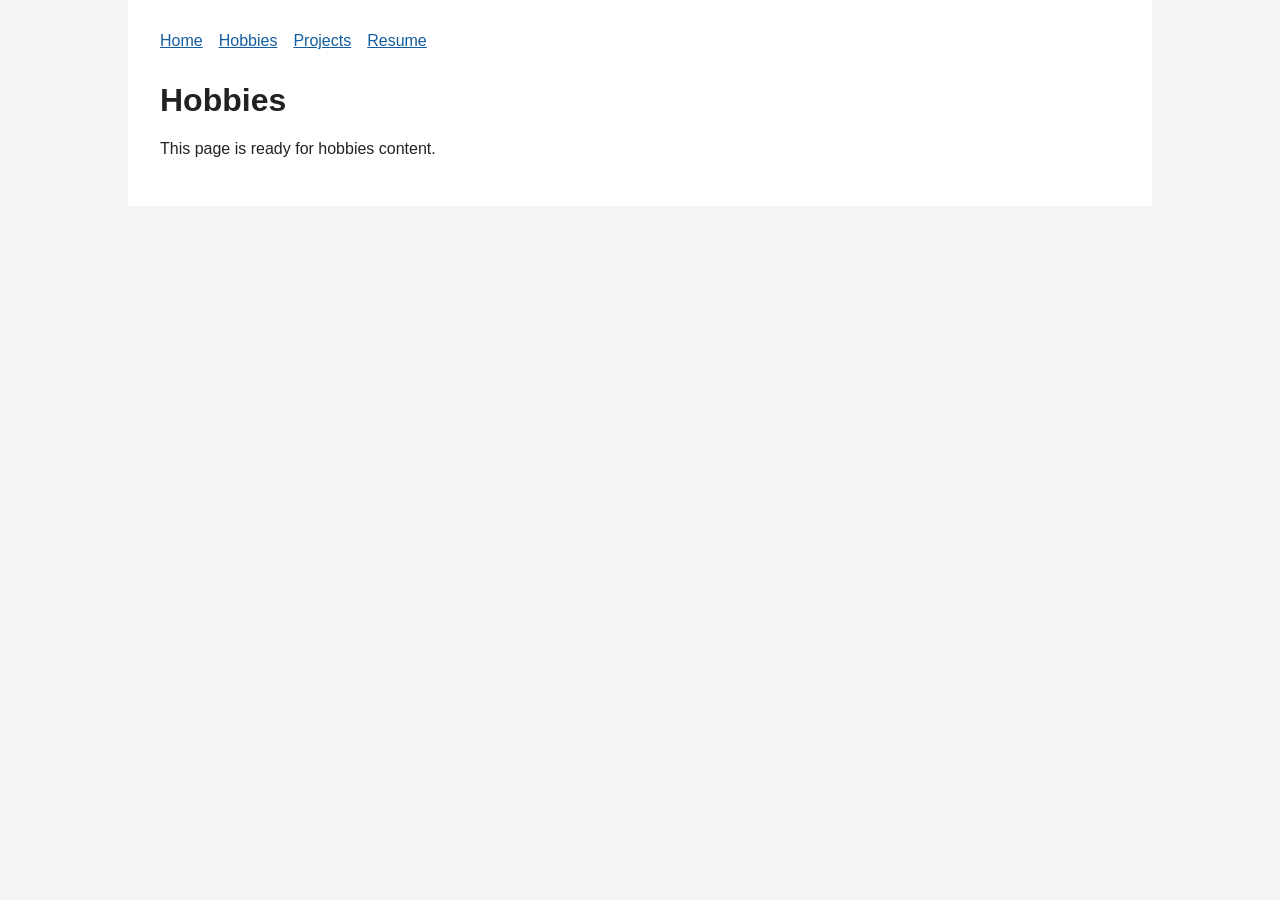
==== views/hobbies.html @ 29f31000 "stucture" ====
<!doctype html>
<html lang="en">
<head>
  <meta charset="utf-8">
  <meta name="viewport" content="width=device-width, initial-scale=1">
  <title>Hobbies</title>
  <link rel="stylesheet" href="../resources/css/styles.css">
</head>
<body>
  <header>
    <nav aria-label="Main navigation">
      <a href="home.html">Home</a>
      <a href="hobbies.html">Hobbies</a>
      <a href="projects.html">Projects</a>
      <a href="resume.html">Resume</a>
    </nav>
  </header>
  <main>
    <h1>Hobbies</h1>
    <p>This page is ready for hobbies content.</p>
  </main>
</body>
</html>
---- resources/css/styles.css ----
:root {
  font-family: Arial, sans-serif;
  color: #222;
  background: #f5f5f5;
}

body {
  max-width: 960px;
  margin: 0 auto;
  padding: 2rem;
  background: #fff;
}

nav {
  display: flex;
  gap: 1rem;
  margin-bottom: 2rem;
}

a {
  color: #145da0;
}
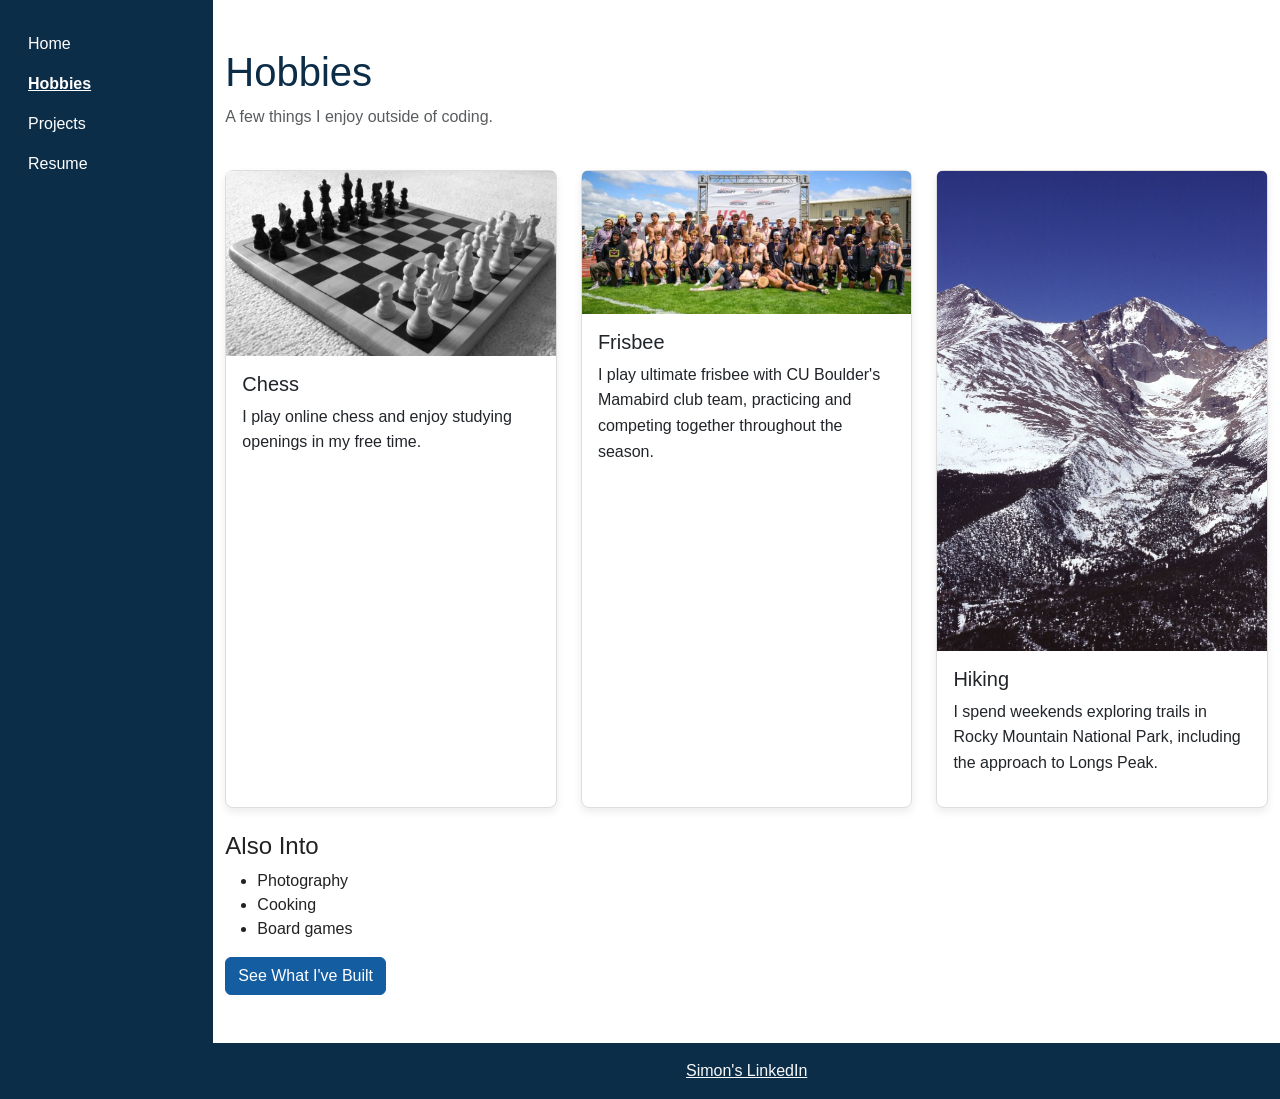
==== commit eb181cfe: "first pushes" ====
--- a/views/hobbies.html
+++ b/views/hobbies.html
@@ -3,21 +3,78 @@
 <head>
   <meta charset="utf-8">
   <meta name="viewport" content="width=device-width, initial-scale=1">
-  <title>Hobbies</title>
+  <title>Hobbies | Simon Logan</title>
+  <link rel="stylesheet" href="https://cdn.jsdelivr.net/npm/bootstrap@5.3.3/dist/css/bootstrap.min.css">
   <link rel="stylesheet" href="../resources/css/styles.css">
 </head>
 <body>
-  <header>
-    <nav aria-label="Main navigation">
-      <a href="home.html">Home</a>
-      <a href="hobbies.html">Hobbies</a>
-      <a href="projects.html">Projects</a>
-      <a href="resume.html">Resume</a>
-    </nav>
-  </header>
-  <main>
-    <h1>Hobbies</h1>
-    <p>This page is ready for hobbies content.</p>
-  </main>
+  <div class="container-fluid">
+    <div class="row">
+      <header class="col-12 col-md-2 bg-dark text-light py-4 sidebar">
+        <nav aria-label="Main site navigation">
+          <ul class="nav flex-column">
+            <li class="nav-item"><a class="nav-link" href="home.html">Home</a></li>
+            <li class="nav-item"><a class="nav-link active" aria-current="page" href="hobbies.html">Hobbies</a></li>
+            <li class="nav-item"><a class="nav-link" href="projects.html">Projects</a></li>
+            <li class="nav-item"><a class="nav-link" href="resume.html">Resume</a></li>
+          </ul>
+        </nav>
+      </header>
+
+      <div class="col-12 col-md-10 d-flex flex-column min-vh-100 p-0">
+        <main class="container my-5 flex-grow-1">
+          <h1>Hobbies</h1>
+          <p class="text-muted">A few things I enjoy outside of coding.</p>
+
+          <!-- Bootstrap "card" component: used three times below to present each hobby -->
+          <section class="row g-4 mt-3">
+            <div class="col-md-4">
+              <div class="card h-100">
+                <img src="../resources/img/hobby-chess.jpg" class="card-img-top" alt="A black and white chess set mid-game on a wooden board">
+                <div class="card-body">
+                  <h2 class="card-title h5">Chess</h2>
+                  <p class="card-text">I play online chess and enjoy studying openings in my free time.</p>
+                </div>
+              </div>
+            </div>
+            <div class="col-md-4">
+              <div class="card h-100">
+                <img src="../resources/img/hobby-frisbee.jpg" class="card-img-top" alt="The CU Boulder Mamabird ultimate frisbee team posing together after a tournament">
+                <div class="card-body">
+                  <h2 class="card-title h5">Frisbee</h2>
+                  <p class="card-text">I play ultimate frisbee with CU Boulder's Mamabird club team, practicing and competing together throughout the season.</p>
+                </div>
+              </div>
+            </div>
+            <div class="col-md-4">
+              <div class="card h-100">
+                <img src="../resources/img/hobby-hiking.jpg" class="card-img-top" alt="Snow-covered Longs Peak rising above a forested valley in Rocky Mountain National Park">
+                <div class="card-body">
+                  <h2 class="card-title h5">Hiking</h2>
+                  <p class="card-text">I spend weekends exploring trails in Rocky Mountain National Park, including the approach to Longs Peak.</p>
+                </div>
+              </div>
+            </div>
+          </section>
+
+          <section class="mt-4">
+            <h2 class="h4">Also Into</h2>
+            <ul>
+              <li>Photography</li>
+              <li>Cooking</li>
+              <li>Board games</li>
+            </ul>
+            <a href="projects.html" class="btn btn-primary">See What I've Built</a>
+          </section>
+        </main>
+
+        <footer class="bg-dark text-light text-center py-3">
+          <a href="https://www.linkedin.com/in/simon-logan-30a611374/" class="text-light" target="_blank" rel="noopener">Simon's LinkedIn</a>
+        </footer>
+      </div>
+    </div>
+  </div>
+
+  <script src="https://cdn.jsdelivr.net/npm/bootstrap@5.3.3/dist/js/bootstrap.bundle.min.js"></script>
 </body>
-</html>+</html>
--- a/resources/css/styles.css
+++ b/resources/css/styles.css
@@ -1,22 +1,62 @@
+/* Custom colors and typography used across the whole site */
 :root {
-  font-family: Arial, sans-serif;
-  color: #222;
-  background: #f5f5f5;
+  --brand-color: #145da0;
+  --brand-dark: #0c2d48;
+}
+
+/* ELEMENT SELECTOR: base typography applied to every paragraph on the site */
+p {
+  line-height: 1.6;
 }
 
 body {
-  max-width: 960px;
-  margin: 0 auto;
-  padding: 2rem;
-  background: #fff;
+  font-family: 'Segoe UI', Arial, sans-serif;
+  color: #222;
 }
 
-nav {
-  display: flex;
-  gap: 1rem;
-  margin-bottom: 2rem;
+h1, h2, h3 {
+  color: var(--brand-dark);
 }
 
-a {
-  color: #145da0;
-}+/* CLASS SELECTOR + border/shadow/border-radius example: styling for the home page hero image */
+.hero-img {
+  border: 4px solid var(--brand-color);
+  border-radius: 0.75rem;
+  box-shadow: 0 0.5rem 1rem rgba(0, 0, 0, 0.15);
+}
+
+/* Margin/padding + border/shadow/border-radius example: custom spacing and framing for every Bootstrap card */
+.card {
+  margin-bottom: 0.5rem;
+  padding-bottom: 0.5rem;
+  border: 1px solid #ddd;
+  border-radius: 0.5rem;
+  box-shadow: 0 0.25rem 0.5rem rgba(0, 0, 0, 0.08);
+}
+
+/* Sidebar navigation styling to match the sketched wireframe layout (left nav on every page) */
+.sidebar .nav-link {
+  color: #fff;
+  padding: 0.5rem 1rem;
+}
+
+.sidebar .nav-link.active {
+  font-weight: bold;
+  text-decoration: underline;
+}
+
+/* OVERRIDE BOOTSTRAP DEFAULT: replace Bootstrap's default primary blue with the site's brand color */
+.btn-primary {
+  background-color: var(--brand-color);
+  border-color: var(--brand-color);
+}
+
+.btn-primary:hover {
+  background-color: var(--brand-dark);
+  border-color: var(--brand-dark);
+}
+
+/* OVERRIDE BOOTSTRAP DEFAULT: use the brand color everywhere Bootstrap's bg-dark utility is used (sidebar + footer) */
+.bg-dark {
+  background-color: var(--brand-dark) !important;
+}
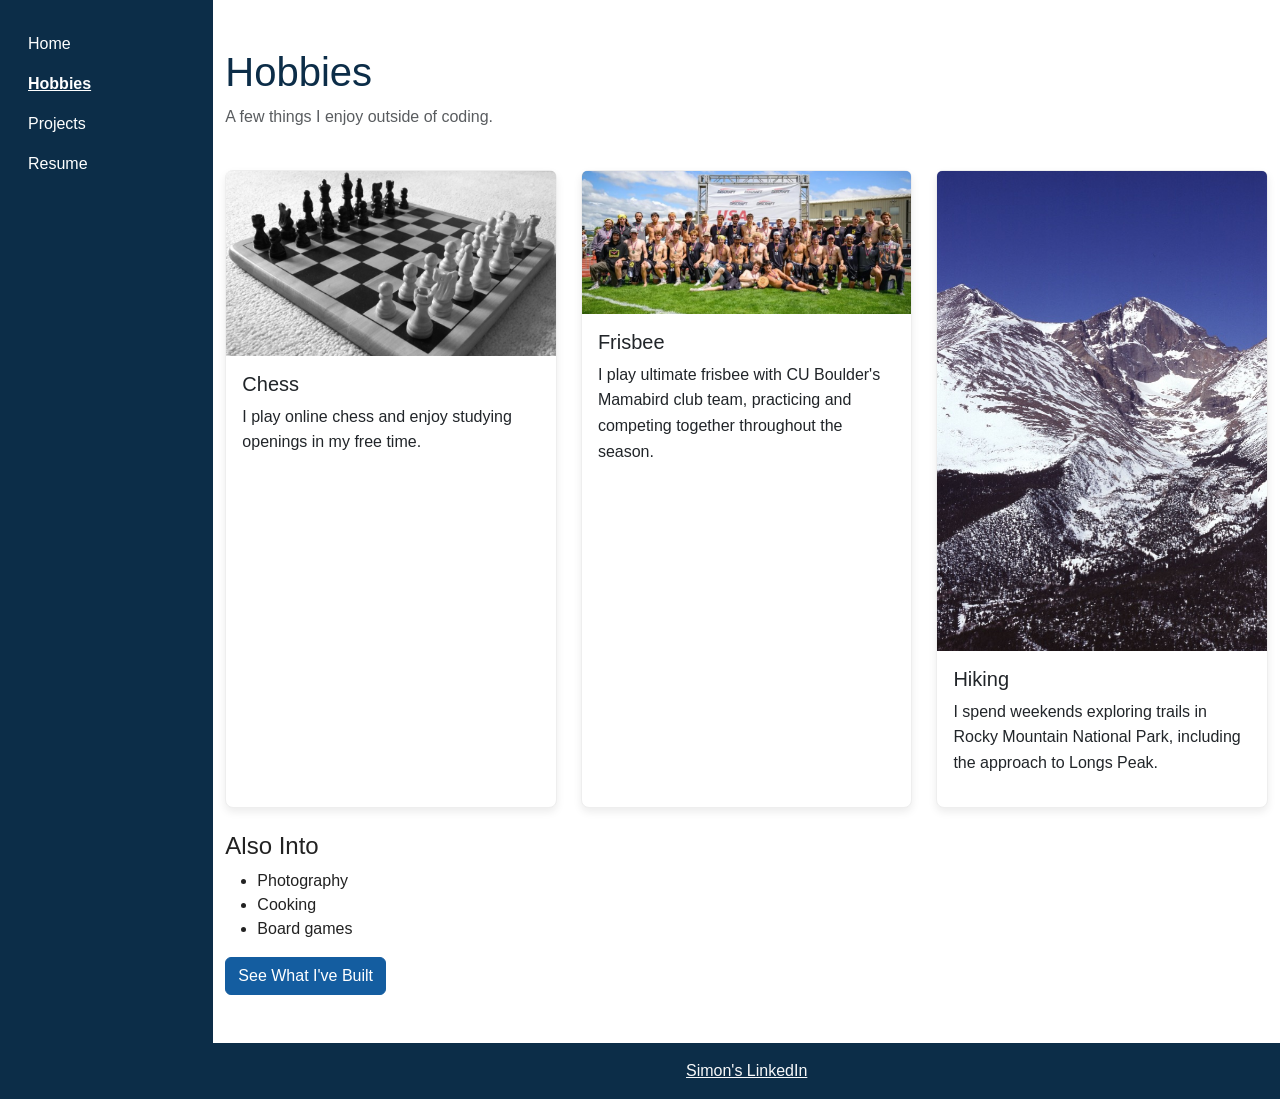
==== commit 0ed979aa: "Add resume PDF download, GitHub Pages redirect, lighter borders, and test layout screenshots Co-Auth" ====
--- a/views/hobbies.html
+++ b/views/hobbies.html
@@ -21,7 +21,7 @@
         </nav>
       </header>
 
-      <div class="col-12 col-md-10 d-flex flex-column min-vh-100 p-0">
+      <div class="col-12 col-md-10 d-flex flex-column p-0">
         <main class="container my-5 flex-grow-1">
           <h1>Hobbies</h1>
           <p class="text-muted">A few things I enjoy outside of coding.</p>
--- a/resources/css/styles.css
+++ b/resources/css/styles.css
@@ -2,6 +2,7 @@
 :root {
   --brand-color: #145da0;
   --brand-dark: #0c2d48;
+  --brand-light: #9fc9e8;
 }
 
 /* ELEMENT SELECTOR: base typography applied to every paragraph on the site */
@@ -20,7 +21,7 @@
 
 /* CLASS SELECTOR + border/shadow/border-radius example: styling for the home page hero image */
 .hero-img {
-  border: 4px solid var(--brand-color);
+  border: 4px solid var(--brand-light);
   border-radius: 0.75rem;
   box-shadow: 0 0.5rem 1rem rgba(0, 0, 0, 0.15);
 }
@@ -29,7 +30,7 @@
 .card {
   margin-bottom: 0.5rem;
   padding-bottom: 0.5rem;
-  border: 1px solid #ddd;
+  border: 1px solid #eee;
   border-radius: 0.5rem;
   box-shadow: 0 0.25rem 0.5rem rgba(0, 0, 0, 0.08);
 }
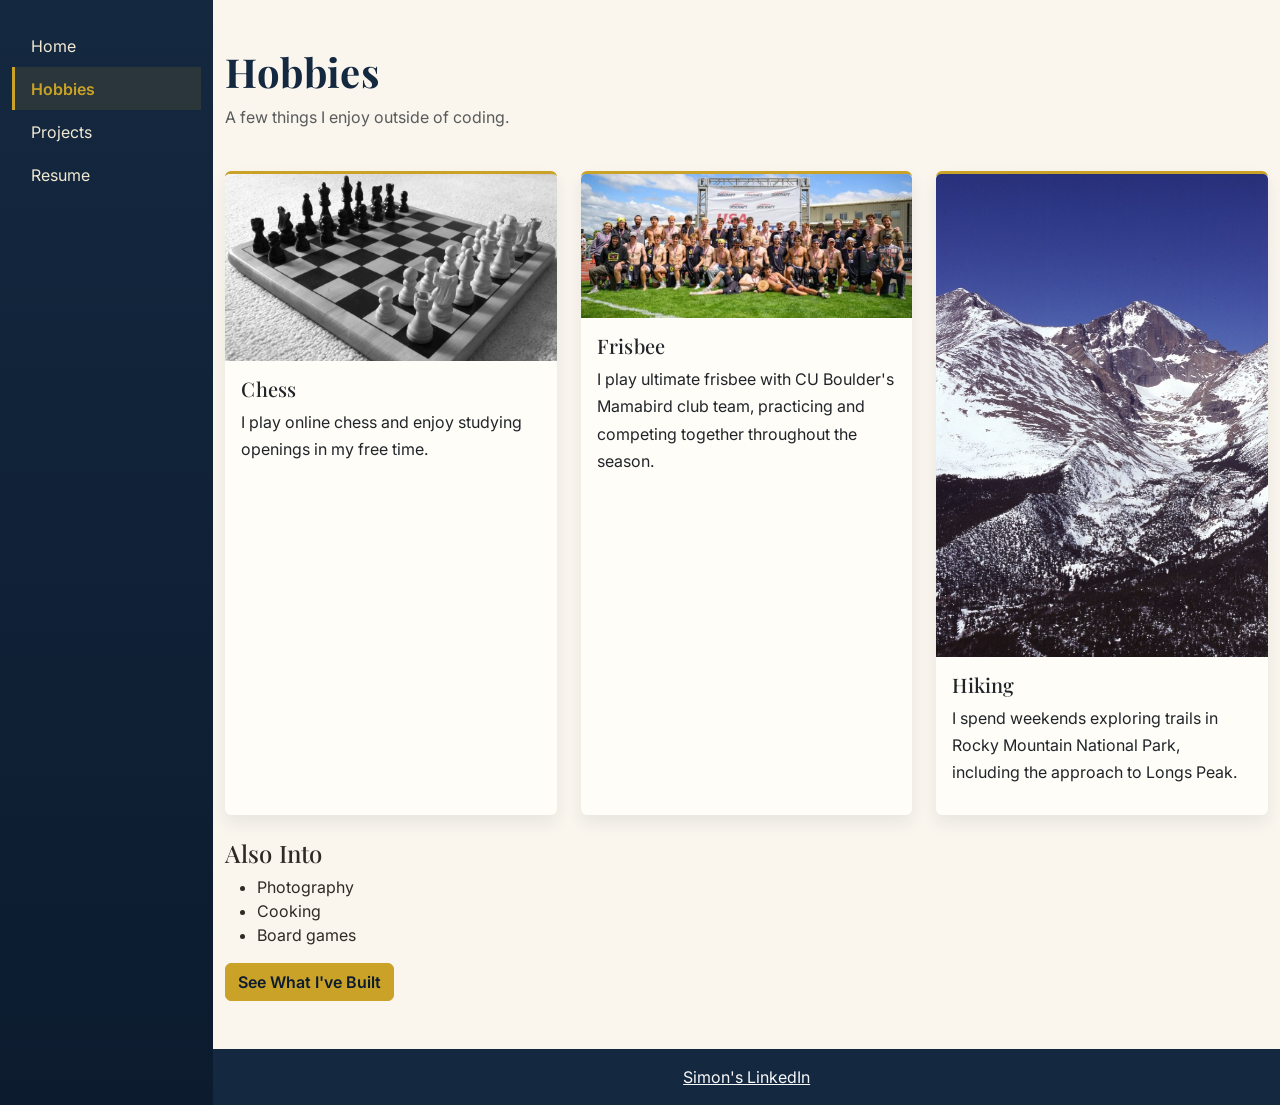
==== commit b551071c: "Redesign visual style: warm/professional palette, serif+sans font pairing, real hero photo Replaces " ====
--- a/views/hobbies.html
+++ b/views/hobbies.html
@@ -5,6 +5,9 @@
   <meta name="viewport" content="width=device-width, initial-scale=1">
   <title>Hobbies | Simon Logan</title>
   <link rel="stylesheet" href="https://cdn.jsdelivr.net/npm/bootstrap@5.3.3/dist/css/bootstrap.min.css">
+  <link rel="preconnect" href="https://fonts.googleapis.com">
+  <link rel="preconnect" href="https://fonts.gstatic.com" crossorigin>
+  <link href="https://fonts.googleapis.com/css2?family=Inter:wght@400;500;600;700&family=Playfair+Display:wght@600;700&display=swap" rel="stylesheet">
   <link rel="stylesheet" href="../resources/css/styles.css">
 </head>
 <body>
--- a/resources/css/styles.css
+++ b/resources/css/styles.css
@@ -1,63 +1,149 @@
 /* Custom colors and typography used across the whole site */
 :root {
-  --brand-color: #145da0;
-  --brand-dark: #0c2d48;
-  --brand-light: #9fc9e8;
+  --navy: #142840;
+  --navy-dark: #0c1b2e;
+  --gold: #c9a227;
+  --gold-dark: #9c7d1a;
+  --cream: #faf6ee;
+  --card-bg: #fffdf8;
+  --text: #2e2a24;
 }
 
 /* ELEMENT SELECTOR: base typography applied to every paragraph on the site */
 p {
-  line-height: 1.6;
+  line-height: 1.7;
 }
 
 body {
-  font-family: 'Segoe UI', Arial, sans-serif;
-  color: #222;
+  font-family: 'Inter', system-ui, -apple-system, sans-serif;
+  background-color: var(--cream);
+  color: var(--text);
 }
 
 h1, h2, h3 {
-  color: var(--brand-dark);
+  font-family: 'Playfair Display', Georgia, serif;
+  color: var(--navy);
+  letter-spacing: 0.01em;
 }
 
-/* CLASS SELECTOR + border/shadow/border-radius example: styling for the home page hero image */
-.hero-img {
-  border: 4px solid var(--brand-light);
-  border-radius: 0.75rem;
-  box-shadow: 0 0.5rem 1rem rgba(0, 0, 0, 0.15);
+h1 {
+  font-weight: 700;
 }
 
-/* Margin/padding + border/shadow/border-radius example: custom spacing and framing for every Bootstrap card */
+/* General link color, tuned to the warm palette (more specific rules like .nav-link and .btn-* below still win) */
+a {
+  color: var(--gold-dark);
+}
+
+a:hover {
+  color: var(--navy);
+}
+
+/* CLASS SELECTOR + border/shadow/border-radius example: framing and hover lift for the home page hero photo */
+.hero-img {
+  border: 4px solid var(--gold);
+  border-radius: 0.5rem;
+  box-shadow: 0 1rem 2rem rgba(20, 40, 64, 0.25);
+  transition: transform 0.3s ease;
+}
+
+.hero-img:hover {
+  transform: translateY(-4px);
+}
+
+/* Margin/padding + border/shadow/border-radius example: custom framing and hover lift for every Bootstrap card */
 .card {
   margin-bottom: 0.5rem;
-  padding-bottom: 0.5rem;
-  border: 1px solid #eee;
-  border-radius: 0.5rem;
-  box-shadow: 0 0.25rem 0.5rem rgba(0, 0, 0, 0.08);
+  padding-bottom: 0.25rem;
+  background-color: var(--card-bg);
+  border: none;
+  border-top: 3px solid var(--gold);
+  border-radius: 0.375rem;
+  box-shadow: 0 0.5rem 1rem rgba(20, 40, 64, 0.08);
+  transition: transform 0.2s ease, box-shadow 0.2s ease;
+}
+
+.card:hover {
+  transform: translateY(-6px);
+  box-shadow: 0 1rem 1.75rem rgba(20, 40, 64, 0.15);
+}
+
+.card-title {
+  font-family: 'Playfair Display', Georgia, serif;
 }
 
 /* Sidebar navigation styling to match the sketched wireframe layout (left nav on every page) */
+.sidebar {
+  background: linear-gradient(180deg, var(--navy) 0%, var(--navy-dark) 100%);
+}
+
 .sidebar .nav-link {
+  color: #f1e9d2;
+  padding: 0.6rem 1rem;
+  border-left: 3px solid transparent;
+  transition: background-color 0.2s ease, border-color 0.2s ease;
+}
+
+.sidebar .nav-link:hover {
+  background-color: rgba(201, 162, 39, 0.12);
   color: #fff;
-  padding: 0.5rem 1rem;
 }
 
 .sidebar .nav-link.active {
-  font-weight: bold;
-  text-decoration: underline;
+  font-weight: 600;
+  color: var(--gold);
+  border-left-color: var(--gold);
+  background-color: rgba(201, 162, 39, 0.12);
+  text-decoration: none;
 }
 
-/* OVERRIDE BOOTSTRAP DEFAULT: replace Bootstrap's default primary blue with the site's brand color */
+/* OVERRIDE BOOTSTRAP DEFAULT: replace Bootstrap's default primary blue with the site's gold accent color */
 .btn-primary {
-  background-color: var(--brand-color);
-  border-color: var(--brand-color);
+  background-color: var(--gold);
+  border-color: var(--gold);
+  color: var(--navy-dark);
+  font-weight: 600;
 }
 
 .btn-primary:hover {
-  background-color: var(--brand-dark);
-  border-color: var(--brand-dark);
+  background-color: var(--gold-dark);
+  border-color: var(--gold-dark);
+  color: #fff;
 }
 
-/* OVERRIDE BOOTSTRAP DEFAULT: use the brand color everywhere Bootstrap's bg-dark utility is used (sidebar + footer) */
+.btn-outline-primary {
+  color: var(--gold-dark);
+  border-color: var(--gold);
+}
+
+.btn-outline-primary:hover {
+  background-color: var(--gold);
+  border-color: var(--gold);
+  color: var(--navy-dark);
+}
+
+/* OVERRIDE BOOTSTRAP DEFAULT: use the site's navy instead of Bootstrap's default dark wherever bg-dark is used (sidebar + footer) */
 .bg-dark {
-  background-color: var(--brand-dark) !important;
+  background-color: var(--navy) !important;
 }
+
+/* OVERRIDE BOOTSTRAP DEFAULT: warm the accordion's active-state background/border instead of Bootstrap's default light blue */
+.accordion-button:not(.collapsed) {
+  background-color: rgba(201, 162, 39, 0.12);
+  color: var(--navy);
+  box-shadow: inset 0 -1px 0 var(--gold);
+}
+
+.accordion-button:focus {
+  box-shadow: 0 0 0 0.2rem rgba(201, 162, 39, 0.25);
+}
+
+/* OVERRIDE BOOTSTRAP DEFAULT: recolor the skill/tech badges to match the warm palette instead of Bootstrap's default gray */
+.badge.bg-secondary {
+  background-color: var(--navy) !important;
+  color: #f1e9d2;
+}
+
+footer a {
+  color: #f1e9d2;
+}
